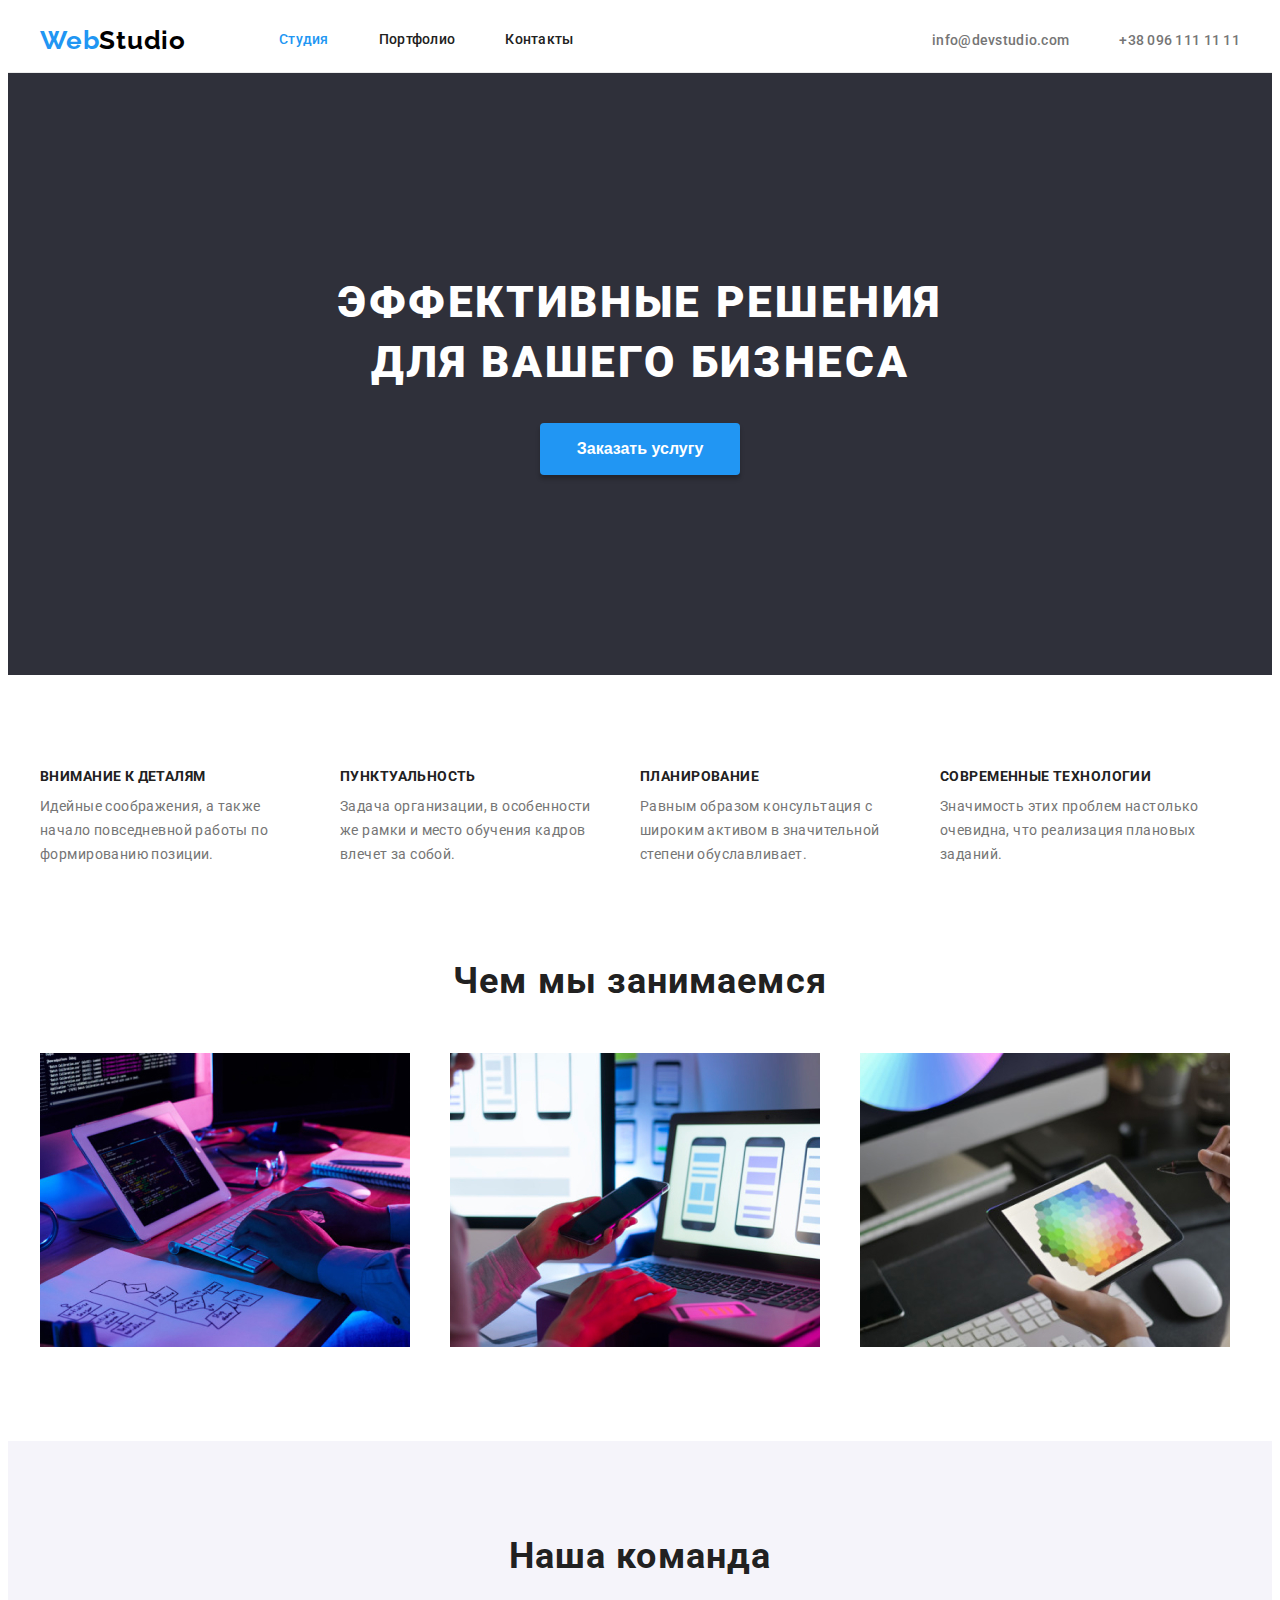
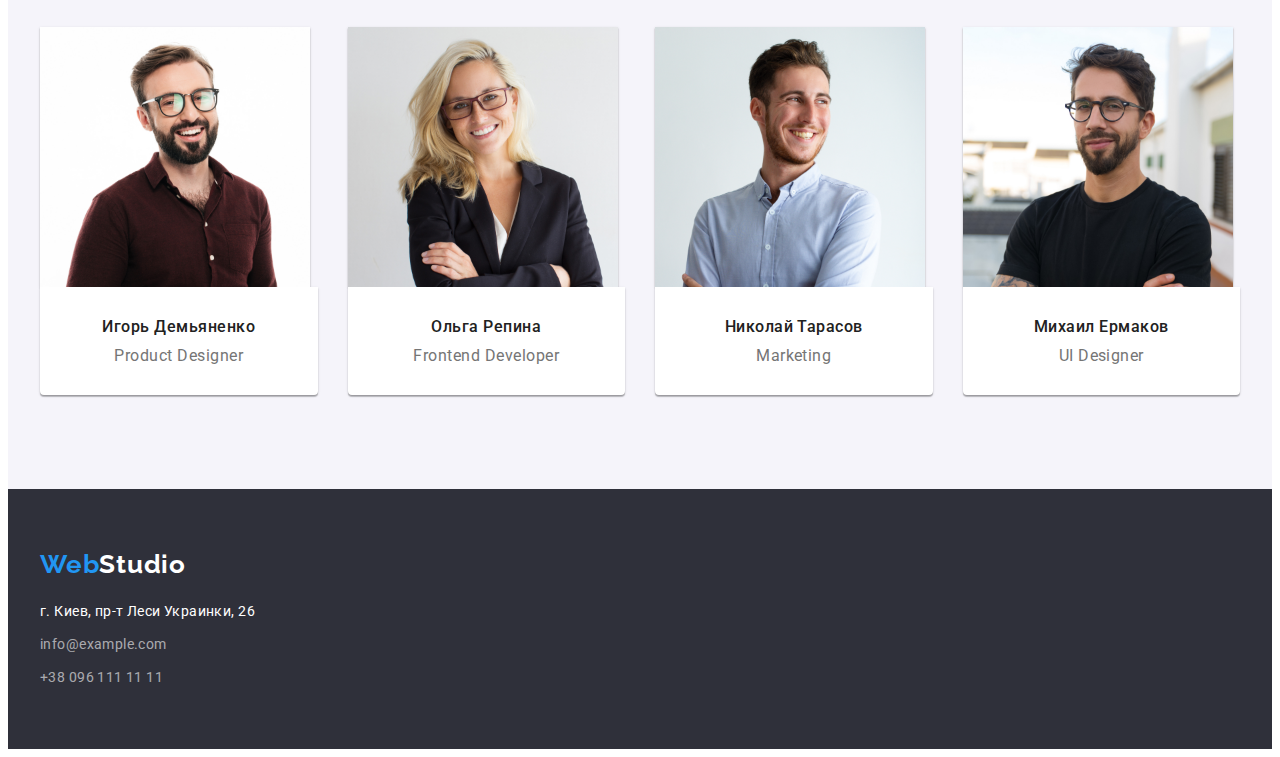
==== index.html @ 02477a1e "Pre home work4" ====
<!DOCTYPE html>
<html lang="ru">
<head>
    <meta charset="UTF-8">
    <meta name="viewport" content="width=device-width, initial-scale=1.0">
    <title>Главная</title>
    <link rel="preconnect" href="https://fonts.gstatic.com">
    <link href="https://fonts.googleapis.com/css2?family=Raleway:wght@700&family=Roboto:wght@400;500;700;900&display=swap" 
     rel="stylesheet">
    <link rel="stylesheet" href="https://cdnjs.cloudflare.com/ajax/libs/modern-normalize/1.0.0/modern-normalize.min.css"
    integrity="sha512-ISS7cAi1PEhQ8jnbJpJZMd29NlhNj4AWYyLOSp2CE/CsHxTCu+r+t0D2yoJudVrd0/8fTVPUVDzY5Tvli75u/g==" crossorigin="anonymous"/>
    <link rel="stylesheet" href="./css/styles.css">
</head>
<body>
    <header class="header">
        <div class="container header-container">
        <nav class="navigation">
            <a href="/" lang="en" class="header-logo logopart1 link">Web<span class="header-logopart2 link">Studio</span>
            </a>
            <ul class="navigation-list list">
                <li class="navigation-item">
                    <a class="navigation-link link active-link" href="">Студия</a></li>
                <li class="navigation-item">
                    <a class="navigation-link link" href="./portfolio.html">Портфолио</a></li>
                <li class="navigation-item">
                    <a class="navigation-link link" href="">Контакты</a></li> 
            </ul>
        </nav> 
        <ul class="contact-list list">  
            <li class="contact-item">
                <a class="mail-link link" href="mailto:info@devstudio.com" lang="en">  info@devstudio.com </a>
            </li>
            <li class="contact-item">
                <a class="tel-link link" href="tel:+380961111111">+38 096 111 11 11</a>
            </li>
        </ul>
        </div>         
    </header>
    
    <main>
    <!--hero-->
        <section class="hero">
            <div class="container hero-container">
            <h1 class="hero-title">Эффективные решения для вашего бизнеса</h1>
            <button class="hero-btn" type="button">Заказать услугу</button>
            </div> 
        </section>
    
    <!--advantages-->
    <section>
        <div class="container advantage-container">
        <h2 class="visually-hidden">Наши преимущества</h2>
        <ul class="advantages-list list">
            <li class="advantage-item">
                <h3 class="advantage-name">Внимание к деталям</h3>
                <p class="advantage-description">Идейные соображения, а также начало повседневной работы 
                   по формированию позиции.</p>
            </li>
            <li class="advantage-item">
                <h3 class="advantage-name">Пунктуальность</h3>
                <p class="advantage-description">Задача организации, в особенности 
                   же рамки и место обучения кадров влечет за собой.</p>
            </li>
            <li class="advantage-item">
                <h3 class="advantage-name">Планирование</h3>
                <p class="advantage-description">Равным образом 
                   консультация с широким активом в значительной степени обуславливает.</p>
            </li>
            <li class="advantage-item">
                <h3 class="advantage-name">Современные технологии</h3>
                <p class="advantage-description">Значимость этих проблем настолько 
                    очевидна, что реализация плановых заданий.</p>
            </li>
        </ul>
        </div>
    </section>
    <!--what we do-->
    <section>
        <div class="container doing-container">
        <h2 class="title">Чем мы занимаемся</h2>
        <ul class="doing-list list">
            <li class="doing-item">
                <img class="doing-item-img" src="./images/whatwedo/writecode.jpg" alt="пишем код" width="370" height="294">
            </li>
            <li class="doing-item">
                <img class="doing-item-img" src="./images/whatwedo/developapp.jpg" alt="разрабатываем приложения" width="370" height="294">
            </li>
            <li class="doing-item">
                <img class="doing-item-img" src="./images/whatwedo/rainbow.jpg" alt="делаем жизнь радужнее" width="370" height="294">
            </li>
        </ul>
        </div>
    </section>
     <!--team-->
    <section class="team">
        <div class="container team-container">
        <h2 class="title">Наша команда</h2>
        <ul class="worker-list list">
            <li class="worker-item">
                    <img class="worker-item-img" src="./images/team/productdesigner.jpg"
                     alt="фотография сотрудника" width="270" height="260">
                    <div class="worker-description">
                    <h3 class="worker-name">Игорь Демьяненко</h3>
                    <p class="position-name" lang="en">Product Designer</p>
                    </div> 
            </li>
            <li class="worker-item">
                    <img class="worker-item-img" src="./images/team/frontenddeveloper.jpg"
                     alt="фотография сотрудника" width="270" height="260">
                     <div class="worker-description">
                    <h3 class="worker-name">Ольга Репина</h3>
                    <p class="position-name" lang="en">Frontend Developer</p>
                    </div>
            </li>
            <li class="worker-item">
                    <img class="worker-item-img" src="./images/team/marketing.jpg"
                     alt="фотография сотрудника" width="270" height="260">
                    <div class="worker-description">
                    <h3 class="worker-name">Николай Тарасов</h3>
                    <p class="position-name" lang="en">Marketing</p>
                    </div>
            </li>
            <li class="worker-item">
                    <img class="worker-item-img" src="./images/team/ui.jpg"
                     alt="фотография сотрудника" width="270" height="260">
                     <div class="worker-description">
                    <h3 class="worker-name">Михаил Ермаков</h3>
                    <p class="position-name">UI Designer</p>
                    </div>
            </li>
        </ul>
        </div>
    </section>
    </main>
    <!--contacts-->
    <footer class="footer">
        <div class="container footer-container">
        <h3 class="visually-hidden">Как с нами связаться</h3>
        <a href="/" lang="en" class="footer-logo logopart1 link">Web<span class="footer-logopart2 link">Studio</span>
        </a>
        <address class="address">
            <ul class="address-list list">
                <li class="address-item">
                    <a class="address-link link" href="https://goo.gl/maps/XUvR72vDCjaBUCEy9"  target="_blank" rel="noopener noreferrer">
                    г. Киев, пр-т Леси Украинки, 26</a>
                </li>
                <li class="address-item"><a class="footer-mail-link link" href="mailto:info@example.com" lang="en">  info@example.com </a>
                </li>
                <li class="address-item"><a class="footer-tel-link link" href="tel:+380961111111">+38 096 111 11 11</a>
                </li>
            </ul>
        </address>
    </div>   
    </footer>
</body>
</html>
---- css/styles.css ----
:root {
    --main-font: "Roboto", sans-serif; 
    --secondary-font: "Raleway", sans-serif;
    --accent-color: #2196F3;
    --main-color: #212121;
    --secondary-collor: #757575;
    --contrast-color: #FFFFFF;
    --secondblack-color:  #000000;
    --header-line-color:#ECECEC;
    --footer-text-color: rgba(255, 255, 255, 0.6);
    --footer-color: #2F303A;
    --section-color: #F5F4FA;
    --project-border-color: #EEEEEE;
    --section-top: 94px;
    --section-btm: 94px;
}

body {  
    font-family: var(--main-font); 
}
h1,
h2,
h3,
h4,
h5,
h6,
p {
  margin: 0;
}

ul,
ol {
  margin: 0;
  padding: 0;
}
img {
  display: block;
}   
.link {
    text-decoration: none;
}
.list {
    list-style: none;
    }

.address {
    font-style: normal;
}

.visually-hidden {
    position: absolute !important;
    clip: rect(1px 1px 1px 1px); /* IE6, IE7 */
    clip: rect(1px, 1px, 1px, 1px);
    padding: 0 !important;
    border: 0 !important;
    height: 1px !important;
    width: 1px !important;
    overflow: hidden;
  }
  
  .container {
   margin: 0 auto;
   padding-left: 15px;
   padding-right: 15px;
   width: 1200px;
  }

/*====================COMPONENTS===========================*/
.logopart1 {
    font-family: var(--secondary-font);
    font-weight: bold;
    font-size: 26px;
    line-height: 1.19;
    letter-spacing: 0.03em;
    
    color: var(--accent-color);
}
.title {
    font-weight: bold;
    font-size: 36px;
    line-height: 1.17;
    letter-spacing: 0.03em;
    text-align: center;
    
    color: var(--main-color);
    margin-bottom: 50px;
    }
button {
    border: 1px solid transparent;
    outline-style: none;
    }
/*====================END COMPONENTS===========================*/

/*====================HEADER===========================*/
.header-container {
    display: flex;
    align-items: center;
}
.navigation{
    display: flex;
    align-items: center;
}
.navigation-list{
    display: flex;
    align-items: center;
}
.contact-list{
    display: flex;
    align-items: center;
    margin-left: auto;
}
.header-logopart2 {
    font-family: var(--secondary-font);
    font-weight: bold;
    font-size: 26px;
    line-height: 1.19;
    letter-spacing: 0.03em;
    
    color: var(--secondblack-color);      
}
.header-logo{
    margin-right: 93px;
}
.navigation-item:not(:last-child) {
    margin-right: 50px;
  }
.navigation-link {
    display: block;
    padding-top: 24px;
    padding-bottom: 24px;

    font-weight: 500;
    font-size: 14px;
    line-height: 1.14;
    letter-spacing: 0.02em;
    
    color: var(--main-color);  
}
.navigation-link:hover,
.navigation-link:focus {
    color: var(--accent-color);
} 
.active-link {
    color:var(--accent-color)
}
.mail-link {
    font-weight: 500;
    font-size: 14px;
    line-height: 1.14;
    letter-spacing: 0.02em;

    color: var(--secondary-collor);
}
.contact-item:first-child {
    margin-right: 50px;
}
.tel-link {
    font-weight: 500;
    font-size: 14px;
    line-height: 1.14;
    letter-spacing: 0.02em;

    color: var(--secondary-collor);
}
.mail-link:hover,
.mail-link:focus {
color: var(--accent-color);
}
.tel-link:hover,
.tel-link:focus {
color: var(--accent-color);
}
.header{
     border-bottom: 1px solid var(--header-line-color);
}
/*.header-container{
    padding-top: 24px;
    padding-bottom: 24px;
}*/
/*====================END HEADER===========================*/

/*====================HERO===========================*/
.hero{
    background-color: var(--footer-color);
}
.hero-title {
    font-weight: 900;
    font-size: 44px;
    line-height: 1.36;
    letter-spacing: 0.06em;
    text-align: center;
    text-transform: uppercase;
    color: var(--contrast-color);
    max-width: 696px;
    margin: 0 auto 30px;
    }
.hero-btn {
    font-weight: bold;
    font-size: 16px;
    line-height: 1.88;
    cursor: pointer;

    color: var(--contrast-color);
    background: var(--accent-color);
    border-radius: 4px;
    padding: 10px 32px;
    min-width: 200px;
    text-align: center;
    box-shadow: 0px 4px 4px rgba(0, 0, 0, 0.25);
}
.hero-container{
    text-align: center;
    padding: 200px 15px;
}
/*====================END HERO===========================*/

/*====================ADVANTAGES===========================*/
.advantage-container{
    display: flex;
    align-items: center;
    padding-top: var(--section-top);
    padding-bottom:var(--section-btm);
}
.advantages-list{
    display: flex;
    align-items: center;
    width: 1170px;
}
.advantage-item{
    flex-basis: calc(100% /4 - 30px);
    min-width: 270px;
}
.advantage-item:not(:last-child) {
    margin-right: 30px;
}
.advantage-name {
    font-weight: bold;
    font-size: 14px;
    line-height: 1.14;
    letter-spacing: 0.03em;
    text-transform: uppercase;
    
    color: var(--main-color);
    margin-bottom: 10px;
}
.advantage-description {
    font-size: 14px;
    line-height: 1.71;
    letter-spacing: 0.03em;

    color: var(--secondary-collor);
}
/*====================END ADVANTAGES===========================*/

/*====================WHAT WE DO===========================*/
.doing-container{
    padding-bottom: var(--section-btm);
}
.doing-list{
    display: flex;
    flex-wrap: wrap;
    align-items: center;
    margin-left: -30px;
    margin-top: -30px;
}
.doing-item {
    flex-basis: calc(100% /3 - 30px);
    margin-left: 30px;
    margin-top: 30px;
}
/*====================END WHAT WE DO===========================*/

/*====================TEAM===========================*/
.worker-list{
    display: flex;
    flex-wrap: wrap;
    align-items: center;
    margin-left: -30px;
    margin-top: -30px;
}
.worker-item{
    flex-basis: calc(100% / 4 - 30px);
    margin-left: 30px;
    margin-top: 30px;
}
.worker-name {
font-weight: 500;
font-size: 16px;
line-height: 1.19;
letter-spacing: 0.03em;

color: var(--main-color);
margin-bottom: 10px;
} 
.position-name {
font-weight: normal;
font-size: 16px;
line-height: 1.19;
letter-spacing: 0.03em;

color: var(--secondary-collor);
}
.team{
background-color: var(--section-color);
}
.team-container{
    padding-top: var(--section-top);
    padding-bottom: var(--section-btm);
}
.worker-description{
    background: var(--contrast-color);
    padding-top: 30px;
    padding-bottom: 30px;

    text-align: center;
    border-radius: 0px 0px 4px 4px;
    box-shadow: 0px 1px 3px rgba(0, 0, 0, 0.12), 0px 1px 1px rgba(0, 0, 0, 0.14), 0px 2px 1px rgba(0, 0, 0, 0.2);
}
.worker-item-img{
    box-shadow: 0px 1px 3px rgba(0, 0, 0, 0.12), 0px 1px 1px rgba(0, 0, 0, 0.14), 0px 2px 1px rgba(0, 0, 0, 0.2);
}
/*====================END TEAM===========================*/
/*====================FOOTER===========================*/
.footer-logo{
    display: inline-block;
    margin-bottom: 20px;
}
.footer-logopart2 {
    font-family: var(--secondary-font);
    font-weight: bold;
    font-size: 26px;
    line-height: 1.19;
    letter-spacing: 0.03em;
    color: var(--contrast-color);
}
.address-link {
font-weight: normal;
font-size: 14px;
line-height: 1.71;
letter-spacing: 0.03em;
color: var(--contrast-color);
display: inline-block;
}
.address-item + .address-item {
margin-top: 9px;
} 
.footer-mail-link,
.footer-tel-link 
 {
    font-family:var(--main-font);
    font-weight: normal;
    font-size: 14px;
    line-height: 1.71;
    letter-spacing: 0.03em;
    color:var(--footer-text-color);
    display: inline-block;
}
.footer {
background-color:var(--footer-color);
}
.footer-container {
    padding-top: 60px;
    padding-bottom: 60px;
}
/*====================END FOOTER===========================*/

/*====================PROJECT SELECTOR===========================*/ 
.selector-list{
    display: flex;
    justify-content: center;
    margin-bottom: 50px;

}
.selector-item:not(:last-child){
    margin-right: 8px;  
}
.selector-btn {
    font-family: var(--main-font);
    font-weight: 500;
    font-size: 16px;
    line-height: 1.63;
    letter-spacing: 0.03em;
    
    color: var(--main-color);
    background: var(--section-color);
    border-radius: 4px;
    padding: 6px 22px;

    cursor: pointer;
}

.selector-btn:hover,
.selector-btn:focus {
    color: var(--contrast-color);
    background: var(--accent-color);
    box-shadow: 0px 3px 1px rgba(0, 0, 0, 0.1), 0px 1px 2px rgba(0, 0, 0, 0.08), 0px 2px 2px rgba(0, 0, 0, 0.12);
}
.first-btn{
    min-width: 73px;
}
.second-btn{
    min-width: 128px;
}
.third-btn{
    min-width: 145px;
}
.fourth-btn{
    min-width: 103px;
}
.fifth-btn{
  min-width: 130px;  
}
.project-container{
        padding-top: var(--section-top);
        padding-bottom: var(--section-btm);
    
    }

/*====================END PROJECT SELECTOR===========================*/

/*====================PROJECT EXAMPLES===========================*/
.project-list{
    display: flex;
    flex-wrap: wrap;
    margin: -15px;
    align-items: center;
    /*margin-left: -30px;
    margin-top: -30px;*/

}
.project-item{
    flex-basis: calc(100% / 3 - 30px);
    /*margin-left: 30px;
    margin-top: 30px;*/
    margin: 15px;
}
.project-item:hover,
.project-item:focus {
    box-shadow: 0px 1px 1px rgba(0, 0, 0, 0.12), 0px 4px 4px rgba(0, 0, 0, 0.06), 1px 4px 6px rgba(0, 0, 0, 0.16);
}
.project-name {
    font-family: var(--main-font);
    font-weight: bold;
    font-size: 18px;
    line-height: 2.00;
    letter-spacing: 0.06em;
    
    color: var(--main-color);
    margin-bottom: 4px; 
}
.project-type {
    font-family: Roboto;
    font-weight: normal;
    font-size: 16px;
    line-height: 1.8;
    letter-spacing: 0.03em;

    color: var(--secondary-collor);
}
.project-description{
    padding: 20px 24px;
    border: 1px solid var(--project-border-color);
    border-top: none;
}
/*====================END PROJECT EXAMPLES===========================*/
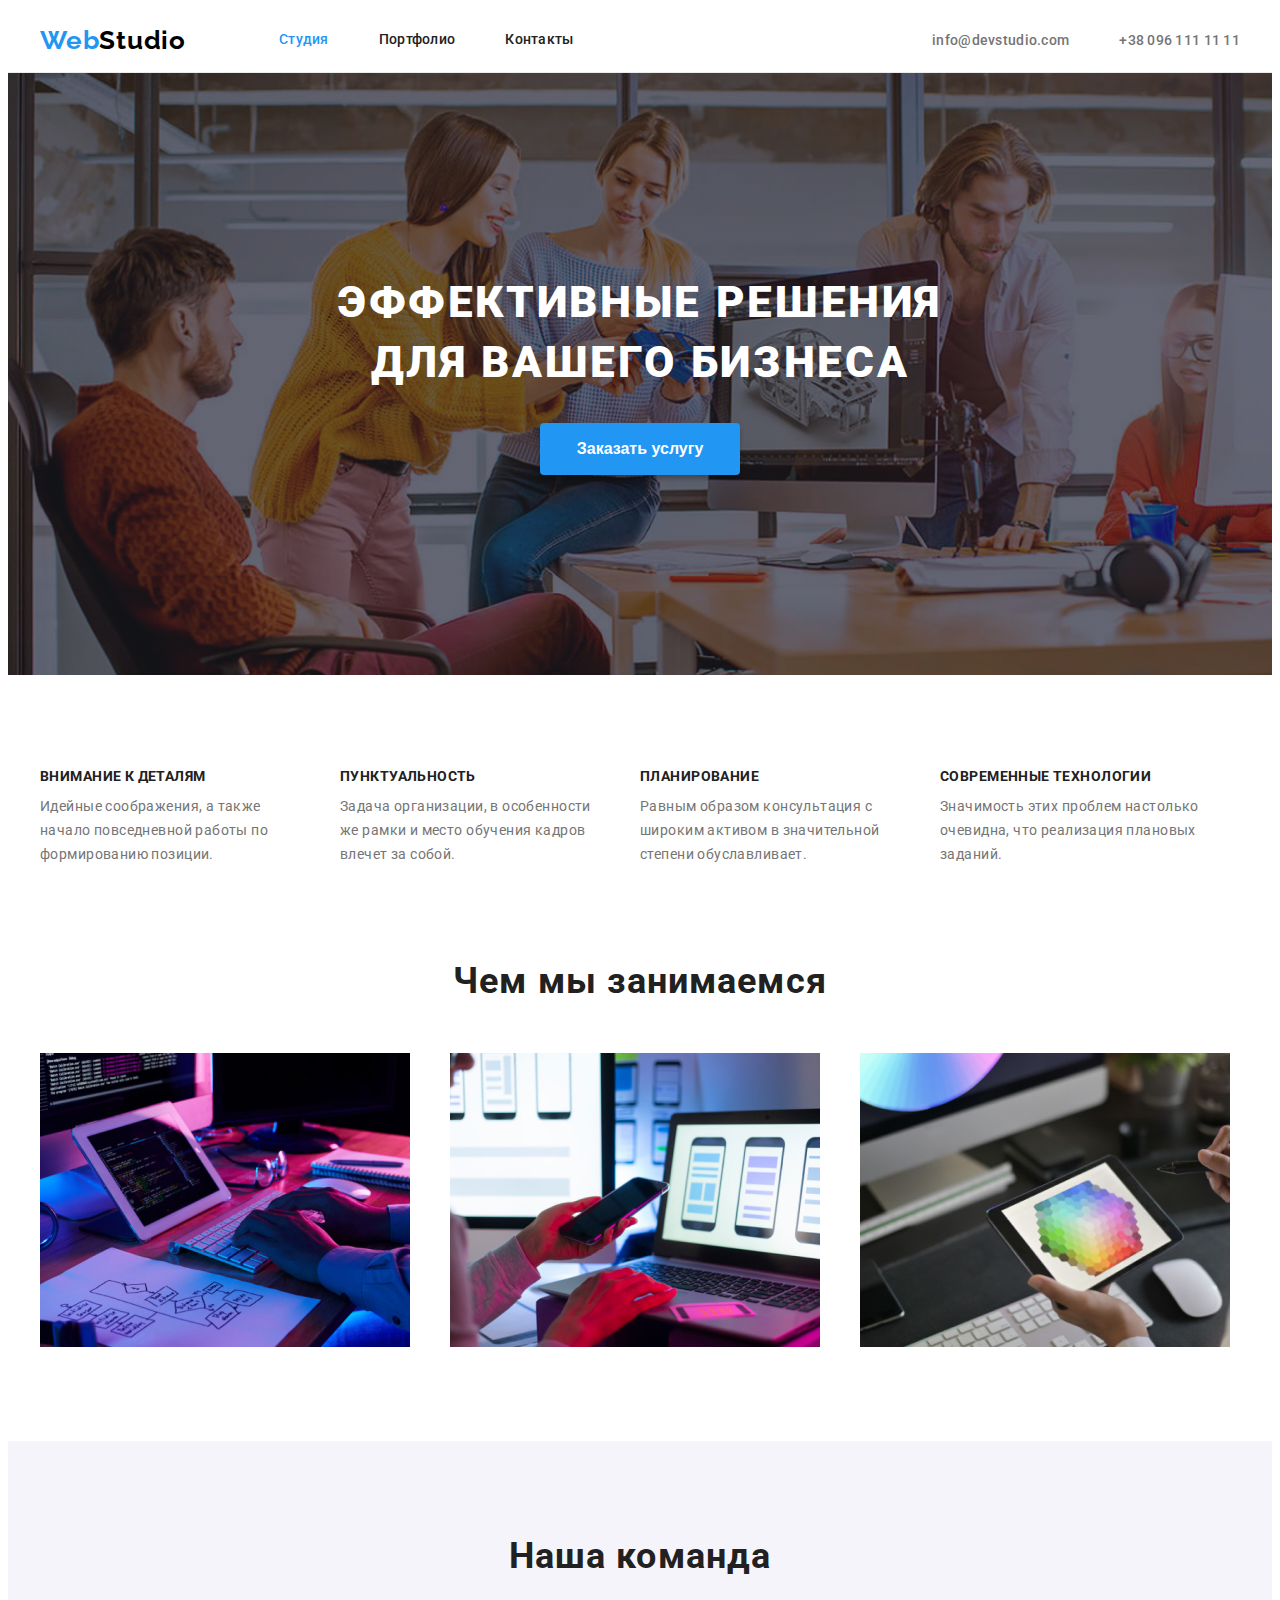
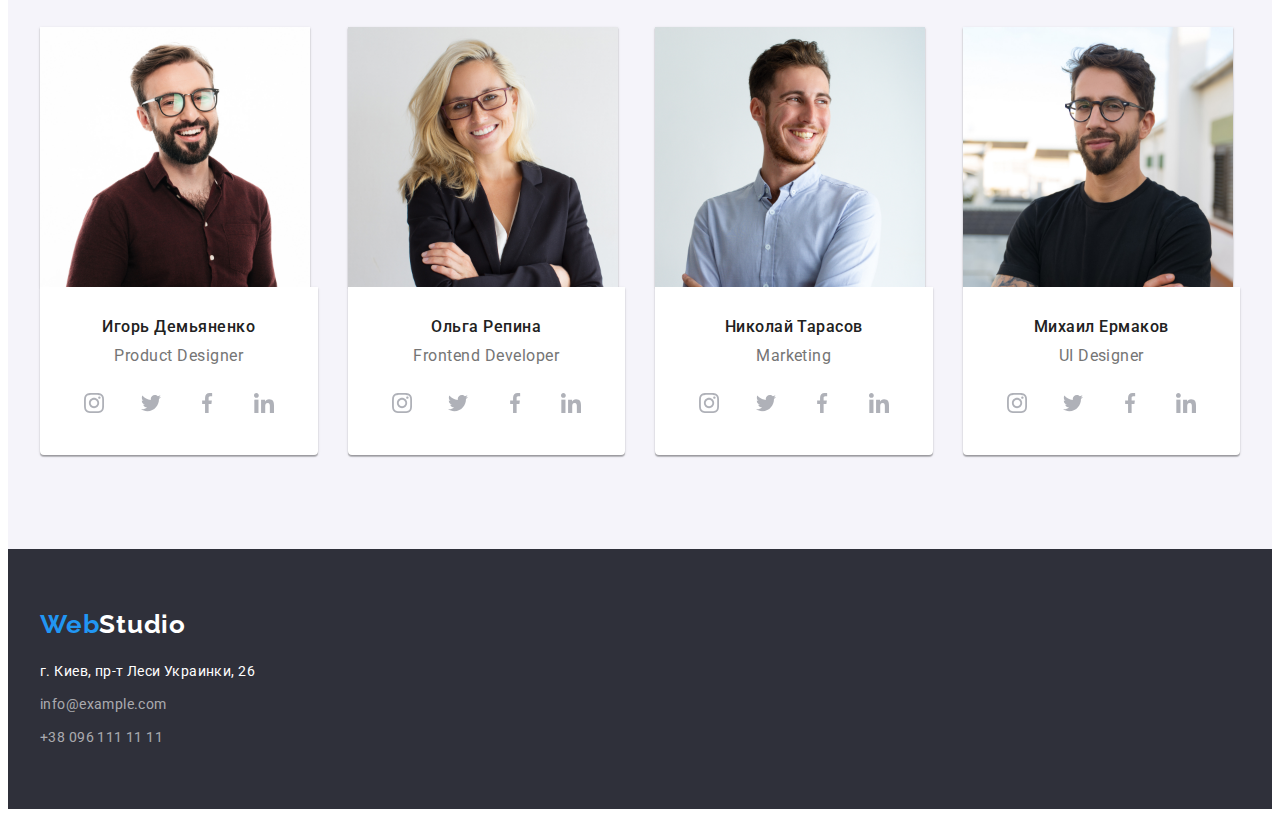
==== commit 5df93d35: "links" ====
--- a/index.html
+++ b/index.html
@@ -102,6 +102,33 @@
                     <div class="worker-description">
                     <h3 class="worker-name">Игорь Демьяненко</h3>
                     <p class="position-name" lang="en">Product Designer</p>
+                <ul class="social-link-list list">
+               </li>
+                <li class="social-link-item"><a href="" class="social-link-icon link" target="_blank" rel="noopener noreferrer">
+                    <svg class="social-list-icon">
+                        <use href="./images/sprite.svg#icon-instagram"></use>
+                    </svg>  
+                </a>
+                </li>
+                <li class="social-link-item"><a href="" class="social-link-icon link" target="_blank" rel="noopener noreferrer">
+                    <svg class="social-list-icon">
+                        <use href="./images/sprite.svg#icon-twitter"></use>
+                    </svg>  
+                </a>
+                </li>
+                <li class="social-link-item"><a href="" class="social-link-icon link" target="_blank" rel="noopener noreferrer">
+                    <svg class="social-list-icon">
+                        <use href="./images/sprite.svg#icon-facebook"></use>
+                    </svg>  
+                </a>
+                </li>
+                <li class="social-link-item"><a href="" class="social-link-icon link" target="_blank" rel="noopener noreferrer">
+                    <svg class="social-list-icon">
+                        <use href="./images/sprite.svg#icon-linkedin"></use>
+                    </svg>  
+                </a>
+                </li>
+                </ul>
                     </div> 
             </li>
             <li class="worker-item">
@@ -110,6 +137,32 @@
                      <div class="worker-description">
                     <h3 class="worker-name">Ольга Репина</h3>
                     <p class="position-name" lang="en">Frontend Developer</p>
+                <ul class="social-link-list list">
+                    <li class="social-link-item"><a href="" class="social-link-icon link" target="_blank" rel="noopener noreferrer">
+                        <svg class="social-list-icon">
+                            <use href="./images/sprite.svg#icon-instagram"></use>
+                        </svg>  
+                    </a>
+                    </li>
+                    <li class="social-link-item"><a href="" class="social-link-icon link" target="_blank" rel="noopener noreferrer">
+                        <svg class="social-list-icon">
+                            <use href="./images/sprite.svg#icon-twitter"></use>
+                        </svg>  
+                    </a>
+                    </li>
+                    <li class="social-link-item"><a href="" class="social-link-icon link" target="_blank" rel="noopener noreferrer">
+                        <svg class="social-list-icon">
+                            <use href="./images/sprite.svg#icon-facebook"></use>
+                        </svg>  
+                    </a>
+                    </li>
+                    <li class="social-link-item"><a href="" class="social-link-icon link" target="_blank" rel="noopener noreferrer">
+                        <svg class="social-list-icon">
+                            <use href="./images/sprite.svg#icon-linkedin"></use>
+                        </svg>  
+                    </a>
+                    </li>
+                </ul>
                     </div>
             </li>
             <li class="worker-item">
@@ -118,14 +171,65 @@
                     <div class="worker-description">
                     <h3 class="worker-name">Николай Тарасов</h3>
                     <p class="position-name" lang="en">Marketing</p>
+                <ul class="social-link-list list">
+                <li class="social-link-item"><a href="" class="social-link-icon link" target="_blank" rel="noopener noreferrer">
+                    <svg class="social-list-icon">
+                        <use href="./images/sprite.svg#icon-instagram"></use>
+                    </svg>  
+                </a>
+                </li>
+                <li class="social-link-item"><a href="" class="social-link-icon link" target="_blank" rel="noopener noreferrer">
+                    <svg class="social-list-icon">
+                        <use href="./images/sprite.svg#icon-twitter"></use>
+                    </svg>  
+                </a>
+                </li>
+                <li class="social-link-item"><a href="" class="social-link-icon link" target="_blank" rel="noopener noreferrer">
+                    <svg class="social-list-icon">
+                        <use href="./images/sprite.svg#icon-facebook"></use>
+                    </svg>  
+                </a>
+                </li>
+                <li class="social-link-item"><a href="" class="social-link-icon link" target="_blank" rel="noopener noreferrer">
+                    <svg class="social-list-icon">
+                        <use href="./images/sprite.svg#icon-linkedin"></use>
+                    </svg>  
+                </a>
+                </li>
+                </ul>
                     </div>
-            </li>
             <li class="worker-item">
                     <img class="worker-item-img" src="./images/team/ui.jpg"
                      alt="фотография сотрудника" width="270" height="260">
                      <div class="worker-description">
                     <h3 class="worker-name">Михаил Ермаков</h3>
                     <p class="position-name">UI Designer</p>
+                <ul class="social-link-list list">
+                <li class="social-link-item"><a href="" class="social-link-icon link" target="_blank" rel="noopener noreferrer">
+                    <svg class="social-list-icon">
+                        <use href="./images/sprite.svg#icon-instagram"></use>
+                    </svg>  
+                </a>
+                </li>
+                <li class="social-link-item"><a href="" class="social-link-icon link" target="_blank" rel="noopener noreferrer">
+                    <svg class="social-list-icon">
+                        <use href="./images/sprite.svg#icon-twitter"></use>
+                    </svg>  
+                </a>
+                </li>
+                <li class="social-link-item"><a href="" class="social-link-icon link" target="_blank" rel="noopener noreferrer">
+                    <svg class="social-list-icon">
+                        <use href="./images/sprite.svg#icon-facebook"></use>
+                    </svg>  
+                </a>
+                </li>
+                <li class="social-link-item"><a href="" class="social-link-icon link" target="_blank" rel="noopener noreferrer">
+                    <svg class="social-list-icon">
+                        <use href="./images/sprite.svg#icon-linkedin"></use>
+                    </svg>  
+                </a>
+                </li>
+                </ul>
                     </div>
             </li>
         </ul>
--- a/css/styles.css
+++ b/css/styles.css
@@ -10,7 +10,9 @@
     --footer-text-color: rgba(255, 255, 255, 0.6);
     --footer-color: #2F303A;
     --section-color: #F5F4FA;
+    --social-link-color:#AFB1B8;
     --project-border-color: #EEEEEE;
+    --hero-overlay: rgba(47, 48, 58, 0.4);
     --section-top: 94px;
     --section-btm: 94px;
 }
@@ -89,6 +91,10 @@
     border: 1px solid transparent;
     outline-style: none;
     }
+.social-list-icon{
+    width: 20px;
+    height: 20px;
+}
 /*====================END COMPONENTS===========================*/
 
 /*====================HEADER===========================*/
@@ -181,6 +187,13 @@
 
 /*====================HERO===========================*/
 .hero{
+    background-image: linear-gradient(
+        var(--hero-overlay),
+        var(--hero-overlay)
+        ), 
+    url("../images/hero/bg-img.jpg");
+    background-repeat: no-repeat;
+    background-size: cover;
     background-color: var(--footer-color);
 }
 .hero-title {
@@ -211,6 +224,7 @@
 .hero-container{
     text-align: center;
     padding: 200px 15px;
+
 }
 /*====================END HERO===========================*/
 
@@ -297,6 +311,7 @@
 font-size: 16px;
 line-height: 1.19;
 letter-spacing: 0.03em;
+margin-bottom: 16px;
 
 color: var(--secondary-collor);
 }
@@ -309,8 +324,7 @@
 }
 .worker-description{
     background: var(--contrast-color);
-    padding-top: 30px;
-    padding-bottom: 30px;
+    padding: 30px 32px;
 
     text-align: center;
     border-radius: 0px 0px 4px 4px;
@@ -318,6 +332,30 @@
 }
 .worker-item-img{
     box-shadow: 0px 1px 3px rgba(0, 0, 0, 0.12), 0px 1px 1px rgba(0, 0, 0, 0.14), 0px 2px 1px rgba(0, 0, 0, 0.2);
+}
+.social-link-list{
+    display: flex;
+    align-items: center;
+    justify-content: space-between;
+}
+.social-link-icon:hover,
+.social-link-icon:focus {
+    background-color: var(--accent-color);
+}
+.social-link-icon:hover .social-list-icon,
+.social-link-icon:focus .social-list-icon {
+    fill: var(--contrast-color);
+}
+
+.social-link-icon{
+    display: flex;
+    justify-content: center;
+    align-items: center;
+    width: 44px;
+    height: 44px;
+    border-radius: 50%;
+    fill: var(--social-link-color);
+   
 }
 /*====================END TEAM===========================*/
 /*====================FOOTER===========================*/
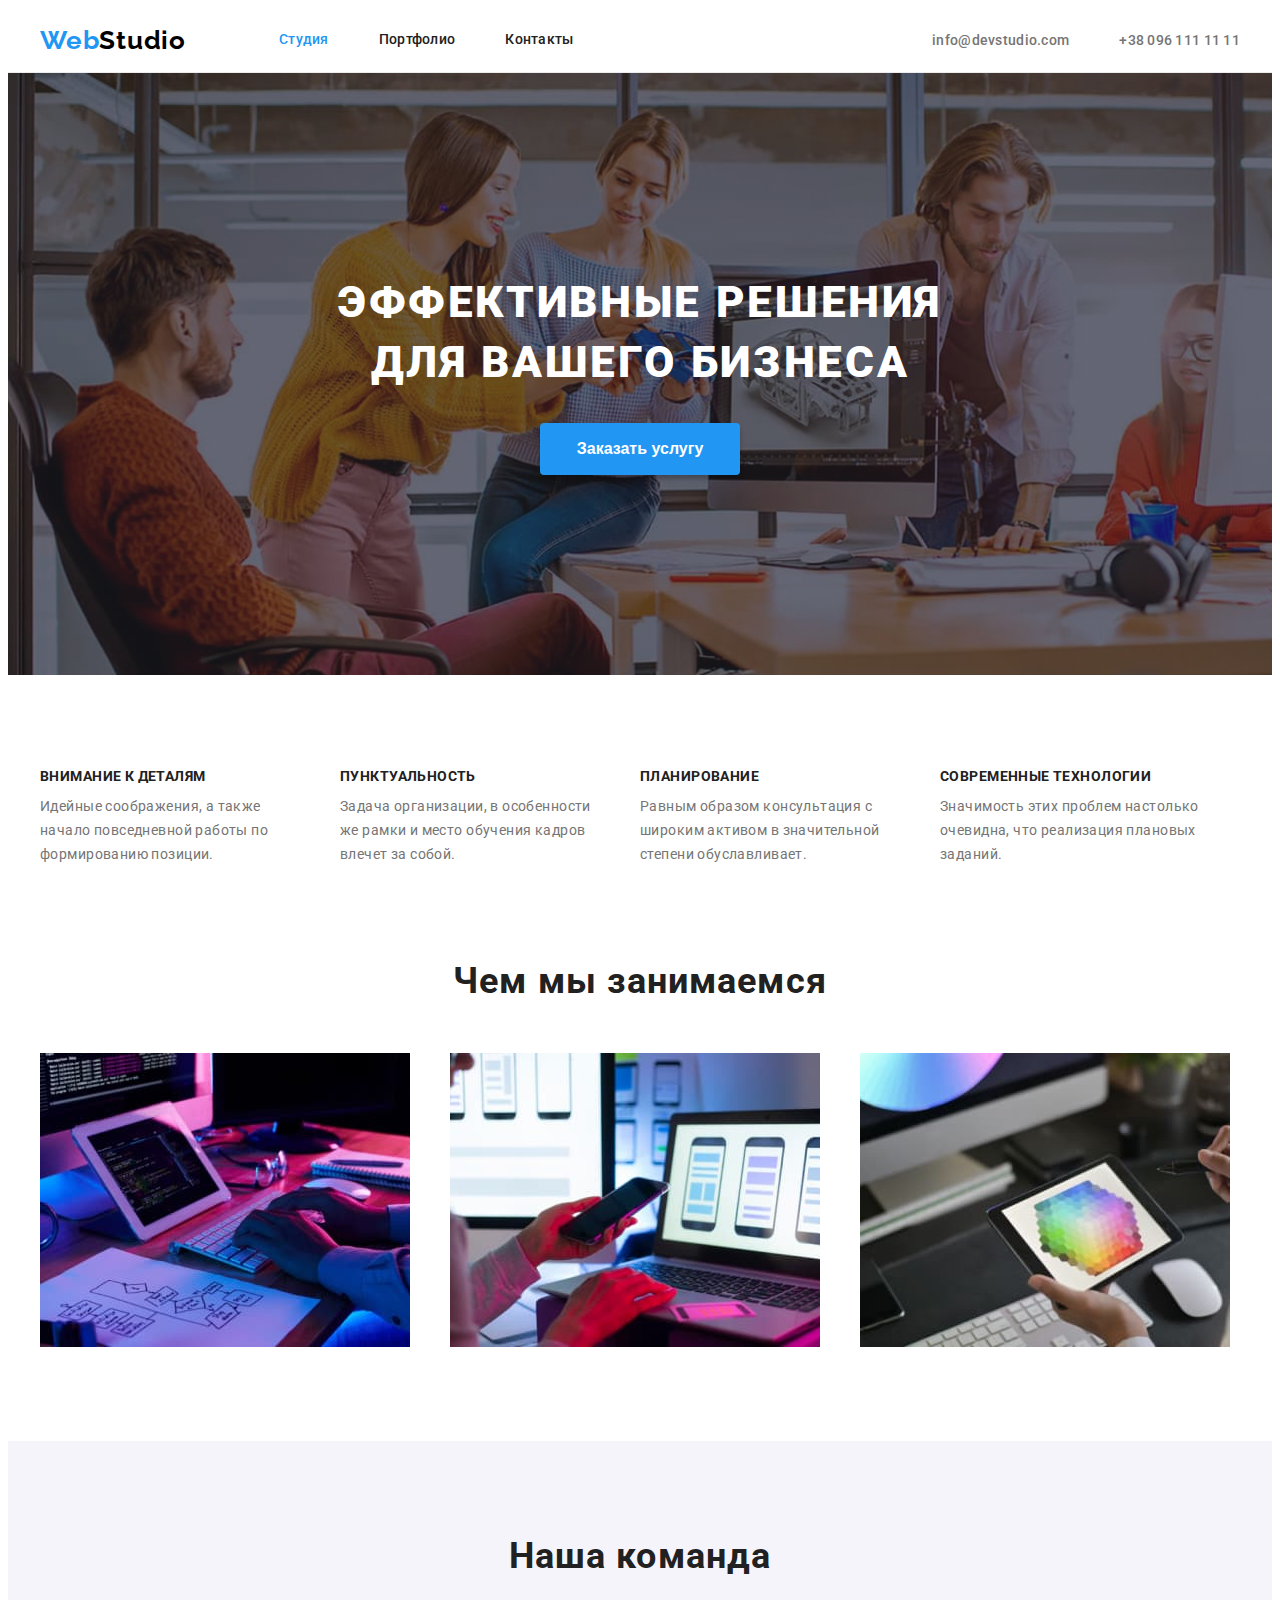
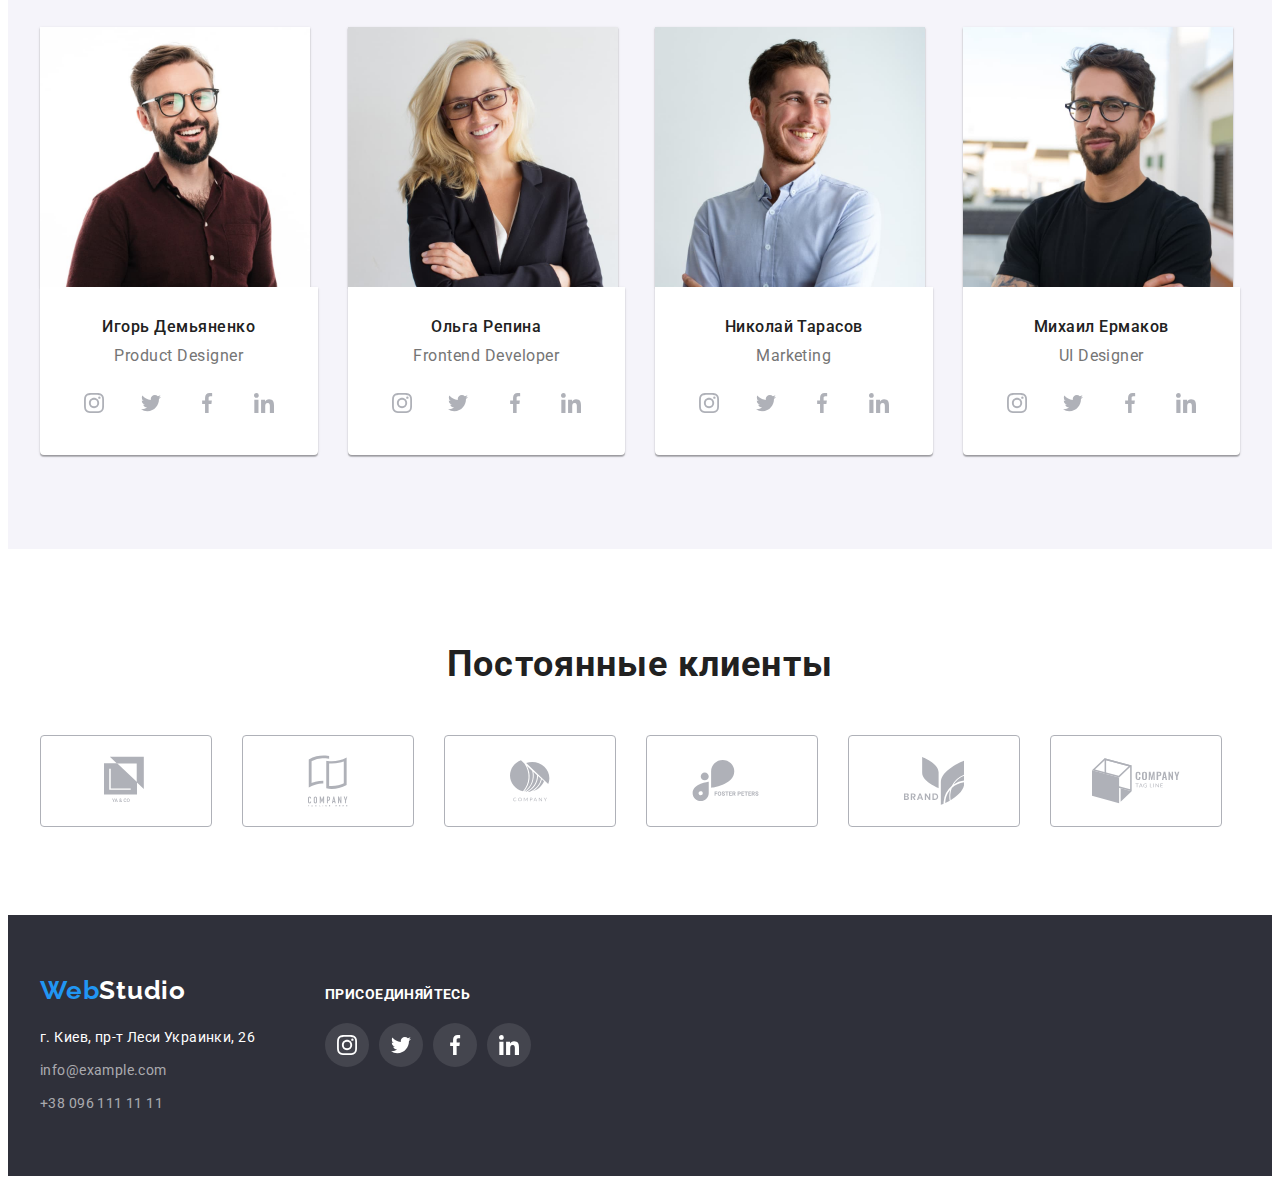
==== commit 16259053: "socia&client link" ====
--- a/index.html
+++ b/index.html
@@ -39,11 +39,11 @@
     
     <main>
     <!--hero-->
-        <section class="hero">
+        <section class="hero overlay">
             <div class="container hero-container">
             <h1 class="hero-title">Эффективные решения для вашего бизнеса</h1>
             <button class="hero-btn" type="button">Заказать услугу</button>
-            </div> 
+            </div>
         </section>
     
     <!--advantages-->
@@ -103,28 +103,27 @@
                     <h3 class="worker-name">Игорь Демьяненко</h3>
                     <p class="position-name" lang="en">Product Designer</p>
                 <ul class="social-link-list list">
-               </li>
                 <li class="social-link-item"><a href="" class="social-link-icon link" target="_blank" rel="noopener noreferrer">
-                    <svg class="social-list-icon">
-                        <use href="./images/sprite.svg#icon-instagram"></use>
+                    <svg class="social-list-icon" width="20px" height="20px">
+                        <use href="./images/icons.svg#icon-instagram"></use>
                     </svg>  
                 </a>
                 </li>
                 <li class="social-link-item"><a href="" class="social-link-icon link" target="_blank" rel="noopener noreferrer">
-                    <svg class="social-list-icon">
-                        <use href="./images/sprite.svg#icon-twitter"></use>
+                    <svg class="social-list-icon" width="20px" height="20px">
+                        <use href="./images/icons.svg#icon-twitter"></use>
                     </svg>  
                 </a>
                 </li>
                 <li class="social-link-item"><a href="" class="social-link-icon link" target="_blank" rel="noopener noreferrer">
-                    <svg class="social-list-icon">
-                        <use href="./images/sprite.svg#icon-facebook"></use>
+                    <svg class="social-list-icon" width="20px" height="20px">
+                        <use href="./images/icons.svg#icon-facebook"></use>
                     </svg>  
                 </a>
                 </li>
                 <li class="social-link-item"><a href="" class="social-link-icon link" target="_blank" rel="noopener noreferrer">
-                    <svg class="social-list-icon">
-                        <use href="./images/sprite.svg#icon-linkedin"></use>
+                    <svg class="social-list-icon" width="20px" height="20px">
+                        <use href="./images/icons.svg#icon-linkedin"></use>
                     </svg>  
                 </a>
                 </li>
@@ -138,27 +137,30 @@
                     <h3 class="worker-name">Ольга Репина</h3>
                     <p class="position-name" lang="en">Frontend Developer</p>
                 <ul class="social-link-list list">
-                    <li class="social-link-item"><a href="" class="social-link-icon link" target="_blank" rel="noopener noreferrer">
-                        <svg class="social-list-icon">
-                            <use href="./images/sprite.svg#icon-instagram"></use>
+                    <li class="social-link-item">
+                        <a href="" class="social-link-icon link" target="_blank" rel="noopener noreferrer">
+                        <svg class="social-list-icon" width="20px" height="20px">
+                            <use href="./images/icons.svg#icon-instagram"></use>
                         </svg>  
                     </a>
                     </li>
                     <li class="social-link-item"><a href="" class="social-link-icon link" target="_blank" rel="noopener noreferrer">
-                        <svg class="social-list-icon">
-                            <use href="./images/sprite.svg#icon-twitter"></use>
+                        <svg class="social-list-icon" width="20px" height="20px">
+                            <use href="./images/icons.svg#icon-twitter"></use>
                         </svg>  
                     </a>
                     </li>
-                    <li class="social-link-item"><a href="" class="social-link-icon link" target="_blank" rel="noopener noreferrer">
-                        <svg class="social-list-icon">
-                            <use href="./images/sprite.svg#icon-facebook"></use>
+                    <li class="social-link-item">
+                        <a href="" class="social-link-icon link" target="_blank" rel="noopener noreferrer">
+                        <svg class="social-list-icon" width="20px" height="20px">
+                            <use href="./images/icons.svg#icon-facebook"></use>
                         </svg>  
                     </a>
                     </li>
-                    <li class="social-link-item"><a href="" class="social-link-icon link" target="_blank" rel="noopener noreferrer">
-                        <svg class="social-list-icon">
-                            <use href="./images/sprite.svg#icon-linkedin"></use>
+                    <li class="social-link-item">
+                        <a href="" class="social-link-icon link" target="_blank" rel="noopener noreferrer">
+                        <svg class="social-list-icon" width="20px" height="20px">
+                            <use href="./images/icons.svg#icon-linkedin"></use>
                         </svg>  
                     </a>
                     </li>
@@ -172,27 +174,31 @@
                     <h3 class="worker-name">Николай Тарасов</h3>
                     <p class="position-name" lang="en">Marketing</p>
                 <ul class="social-link-list list">
-                <li class="social-link-item"><a href="" class="social-link-icon link" target="_blank" rel="noopener noreferrer">
-                    <svg class="social-list-icon">
-                        <use href="./images/sprite.svg#icon-instagram"></use>
-                    </svg>  
-                </a>
-                </li>
-                <li class="social-link-item"><a href="" class="social-link-icon link" target="_blank" rel="noopener noreferrer">
-                    <svg class="social-list-icon">
-                        <use href="./images/sprite.svg#icon-twitter"></use>
-                    </svg>  
-                </a>
-                </li>
-                <li class="social-link-item"><a href="" class="social-link-icon link" target="_blank" rel="noopener noreferrer">
-                    <svg class="social-list-icon">
-                        <use href="./images/sprite.svg#icon-facebook"></use>
-                    </svg>  
-                </a>
-                </li>
-                <li class="social-link-item"><a href="" class="social-link-icon link" target="_blank" rel="noopener noreferrer">
-                    <svg class="social-list-icon">
-                        <use href="./images/sprite.svg#icon-linkedin"></use>
+                <li class="social-link-item">
+                    <a href="" class="social-link-icon link" target="_blank" rel="noopener noreferrer">
+                    <svg class="social-list-icon" width="20px" height="20px">
+                        <use href="./images/icons.svg#icon-instagram"></use>
+                    </svg>  
+                </a>
+                </li>
+                <li class="social-link-item">
+                    <a href="" class="social-link-icon link" target="_blank" rel="noopener noreferrer">
+                    <svg class="social-list-icon" width="20px" height="20px">
+                        <use href="./images/icons.svg#icon-twitter"></use>
+                    </svg>  
+                </a>
+                </li>
+                <li class="social-link-item">
+                    <a href="" class="social-link-icon link" target="_blank" rel="noopener noreferrer">
+                    <svg class="social-list-icon" width="20px" height="20px">
+                        <use href="./images/icons.svg#icon-facebook"></use>
+                    </svg>  
+                </a>
+                </li>
+                <li class="social-link-item">
+                    <a href="" class="social-link-icon link" target="_blank" rel="noopener noreferrer">
+                    <svg class="social-list-icon" width="20px" height="20px">
+                        <use href="./images/icons.svg#icon-linkedin"></use>
                     </svg>  
                 </a>
                 </li>
@@ -205,32 +211,87 @@
                     <h3 class="worker-name">Михаил Ермаков</h3>
                     <p class="position-name">UI Designer</p>
                 <ul class="social-link-list list">
-                <li class="social-link-item"><a href="" class="social-link-icon link" target="_blank" rel="noopener noreferrer">
-                    <svg class="social-list-icon">
-                        <use href="./images/sprite.svg#icon-instagram"></use>
-                    </svg>  
-                </a>
-                </li>
-                <li class="social-link-item"><a href="" class="social-link-icon link" target="_blank" rel="noopener noreferrer">
-                    <svg class="social-list-icon">
-                        <use href="./images/sprite.svg#icon-twitter"></use>
-                    </svg>  
-                </a>
-                </li>
-                <li class="social-link-item"><a href="" class="social-link-icon link" target="_blank" rel="noopener noreferrer">
-                    <svg class="social-list-icon">
-                        <use href="./images/sprite.svg#icon-facebook"></use>
-                    </svg>  
-                </a>
-                </li>
-                <li class="social-link-item"><a href="" class="social-link-icon link" target="_blank" rel="noopener noreferrer">
-                    <svg class="social-list-icon">
-                        <use href="./images/sprite.svg#icon-linkedin"></use>
+                <li class="social-link-item">
+                    <a href="" class="social-link-icon link" target="_blank" rel="noopener noreferrer">
+                    <svg class="social-list-icon" width="20px" height="20px">
+                        <use href="./images/icons.svg#icon-instagram"></use>
+                    </svg>  
+                </a>
+                </li>
+                <li class="social-link-item">
+                    <a href="" class="social-link-icon link" target="_blank" rel="noopener noreferrer">
+                    <svg class="social-list-icon" width="20px" height="20px">
+                        <use href="./images/icons.svg#icon-twitter"></use>
+                    </svg>  
+                </a>
+                </li>
+                <li class="social-link-item">
+                    <a href="" class="social-link-icon link" target="_blank" rel="noopener noreferrer">
+                    <svg class="social-list-icon" width="20px" height="20px">
+                        <use href="./images/icons.svg#icon-facebook"></use>
+                    </svg>  
+                </a>
+                </li>
+                <li class="social-link-item">
+                    <a href="" class="social-link-icon link" target="_blank" rel="noopener noreferrer">
+                    <svg class="social-list-icon" width="20px" height="20px">
+                        <use href="./images/icons.svg#icon-linkedin"></use>
                     </svg>  
                 </a>
                 </li>
                 </ul>
                     </div>
+            </li>
+        </ul>
+        </div>
+    </section>
+    <!--clients-->
+    <section>
+        <div class="container client-container">
+        <h2 class="title">Постоянные клиенты</h2>
+        <ul class="client-list list">
+            <li class="client-item">
+                <a href="" class="client-site-link link" target="_blank" rel="noopener noreferrer">
+                    <svg class="client-link-icon client-logo-1" width="44px" height="50px">
+                        <use href="./images/icons.svg#icon-logo-1">
+                        </use>
+                    </svg> 
+                </a>  
+            </li>
+            <li class="client-item">
+                <a href="" class="client-site-link link" target="_blank" rel="noopener noreferrer">
+                    <svg class="client-link-icon" width="40px" height="52px">
+                    <use href="./images/icons.svg#icon-logo-2" ></use>
+                    </svg>  
+                </a>  
+            </li>
+            <li class="client-item">
+                <a href="" class="client-site-link link" target="_blank" rel="noopener noreferrer">
+                    <svg class="client-link-icon" width="40px" height="42px">
+                        <use href="./images/icons.svg#icon-logo-3"></use>
+                    </svg>   
+                </a>  
+            </li>
+            <li class="client-item">
+                <a href="" class="client-site-link link" target="_blank" rel="noopener noreferrer">
+                    <svg class="client-link-icon" width="80px" height="42px">
+                        <use href="./images/icons.svg#icon-logo-4"></use>
+                    </svg>   
+                </a>  
+            </li>
+            <li class="client-item">
+                <a href="" class="client-site-link link" target="_blank" rel="noopener noreferrer">
+                    <svg class="client-link-icon" width="60px" height="48px">
+                        <use href="./images/icons.svg#icon-logo-5"></use>
+                    </svg>  
+                </a>  
+            </li>
+            <li class="client-item">
+                <a href="" class="client-site-link link" target="_blank" rel="noopener noreferrer">
+                    <svg class="client-link-icon" width="88px" height="46px">
+                        <use href="./images/icons.svg#icon-logo-6"></use>
+                    </svg>    
+                </a>  
             </li>
         </ul>
         </div>
@@ -239,6 +300,7 @@
     <!--contacts-->
     <footer class="footer">
         <div class="container footer-container">
+        <section class="contact">
         <h3 class="visually-hidden">Как с нами связаться</h3>
         <a href="/" lang="en" class="footer-logo logopart1 link">Web<span class="footer-logopart2 link">Studio</span>
         </a>
@@ -254,7 +316,39 @@
                 </li>
             </ul>
         </address>
-    </div>   
+        </section>
+
+        <section class="social">
+        <h2 class="visually-hidden">Мы в соцсетях</h2>
+        <b class="join">Присоединяйтесь</b>
+        <ul class="social-link-list list">
+            <li class="social-link-item"><a href="" class="social-link-icon-footer link" target="_blank" rel="noopener noreferrer">
+                <svg class="social-list-icon" width="20px" height="20px">
+                    <use href="./images/icons.svg#icon-instagram"></use>
+                </svg>  
+            </a>
+            </li>
+            <li class="social-link-item"><a href="" class="social-link-icon-footer link" target="_blank" rel="noopener noreferrer">
+                <svg class="social-list-icon" width="20px" height="20px">
+                    <use href="./images/icons.svg#icon-twitter"></use>
+                </svg>  
+            </a>
+            </li>
+            <li class="social-link-item"><a href="" class="social-link-icon-footer link" target="_blank" rel="noopener noreferrer">
+                <svg class="social-list-icon" width="20px" height="20px">
+                    <use href="./images/icons.svg#icon-facebook"></use>
+                </svg>  
+            </a>
+            </li>
+            <li class="social-link-item"><a href="" class="social-link-icon-footer link" target="_blank" rel="noopener noreferrer">
+                <svg class="social-list-icon" width="20px" height="20px">
+                    <use href="./images/icons.svg#icon-linkedin"></use>
+                </svg>  
+            </a>
+            </li>
+            </ul>
+        </section>
+    </div> 
     </footer>
 </body>
 </html>--- a/css/styles.css
+++ b/css/styles.css
@@ -12,6 +12,7 @@
     --section-color: #F5F4FA;
     --social-link-color:#AFB1B8;
     --project-border-color: #EEEEEE;
+    --bg-hero-color:#C4C4C4;
     --hero-overlay: rgba(47, 48, 58, 0.4);
     --section-top: 94px;
     --section-btm: 94px;
@@ -91,10 +92,6 @@
     border: 1px solid transparent;
     outline-style: none;
     }
-.social-list-icon{
-    width: 20px;
-    height: 20px;
-}
 /*====================END COMPONENTS===========================*/
 
 /*====================HEADER===========================*/
@@ -186,7 +183,11 @@
 /*====================END HEADER===========================*/
 
 /*====================HERO===========================*/
-.hero{
+.overlay{
+    max-width: 1600px;
+    height: 600;
+    margin-left: auto;
+    margin-right: auto;
     background-image: linear-gradient(
         var(--hero-overlay),
         var(--hero-overlay)
@@ -194,7 +195,7 @@
     url("../images/hero/bg-img.jpg");
     background-repeat: no-repeat;
     background-size: cover;
-    background-color: var(--footer-color);
+    background-color: var(--bg-hero-color);
 }
 .hero-title {
     font-weight: 900;
@@ -338,14 +339,6 @@
     align-items: center;
     justify-content: space-between;
 }
-.social-link-icon:hover,
-.social-link-icon:focus {
-    background-color: var(--accent-color);
-}
-.social-link-icon:hover .social-list-icon,
-.social-link-icon:focus .social-list-icon {
-    fill: var(--contrast-color);
-}
 
 .social-link-icon{
     display: flex;
@@ -357,8 +350,72 @@
     fill: var(--social-link-color);
    
 }
+.social-link-icon:hover,
+.social-link-icon:focus {
+    background-color: var(--accent-color);
+}
+.social-link-icon:hover .social-list-icon,
+.social-link-icon:focus .social-list-icon {
+    fill: var(--contrast-color);
+}
 /*====================END TEAM===========================*/
+
+/*====================CLIENTS===========================*/
+.client-container{
+    padding-top: var(--section-btm);
+    padding-bottom: 88px;
+    
+}
+.client-list{
+    display: flex;
+    flex-wrap: wrap;
+    align-items: center;
+    margin: -15px;
+}
+.client-item {
+    display: flex;
+    justify-content: center;
+    align-items: center;
+    flex-basis: calc(100% /6 - 30px);
+}
+.client-site-link{
+    display: flex;
+    justify-content: center;
+    align-items: center;
+    width: 170px;
+    height: 90px;
+    margin: 15px;
+    background-color:var(--contrast-color);
+    border: 1px solid var(--social-link-color);
+    border-radius: 4px;
+}
+.client-site-link {
+    fill: var(--social-link-color);
+}
+
+.client-site-link:hover,
+.client-site-link:focus {
+    border: 1px solid var(--accent-color);
+}
+.client-site-link:hover .client-link-icon,
+.client-site-link:focus .client-link-icon {
+    fill: var(--accent-color);
+}
+
+/*====================END CLIENTS===========================*/
 /*====================FOOTER===========================*/
+.footer {
+    background-color:var(--footer-color);
+}
+.footer-container {
+    display: flex;
+    align-items: baseline;
+    padding-top: 60px;
+    padding-bottom: 60px;
+}
+.contact{
+    margin-right: 70px;
+}
 .footer-logo{
     display: inline-block;
     margin-bottom: 20px;
@@ -393,13 +450,36 @@
     color:var(--footer-text-color);
     display: inline-block;
 }
-.footer {
-background-color:var(--footer-color);
-}
-.footer-container {
-    padding-top: 60px;
-    padding-bottom: 60px;
-}
+.social {
+    min-width: 206px;
+}
+.join {
+    display: block;
+    margin-bottom: 20px;
+    font-family:var(--main-font);
+    font-weight: bold;
+    font-size: 14px;
+    line-height: 1.14;
+    letter-spacing: 0.03em;
+    text-transform: uppercase;
+    
+    color: var(--contrast-color);
+}
+.social-link-icon-footer{
+    display: flex;
+    justify-content: center;
+    align-items: center;
+    width: 44px;
+    height: 44px;
+    border-radius: 50%;
+    fill: var(--contrast-color);
+    background-color:rgba(255, 255, 255, 0.1);
+}
+.social-link-icon-footer:hover,
+.social-link-icon-footer:focus {
+    background-color:var(--accent-color);
+}
+
 /*====================END FOOTER===========================*/
 
 /*====================PROJECT SELECTOR===========================*/ 
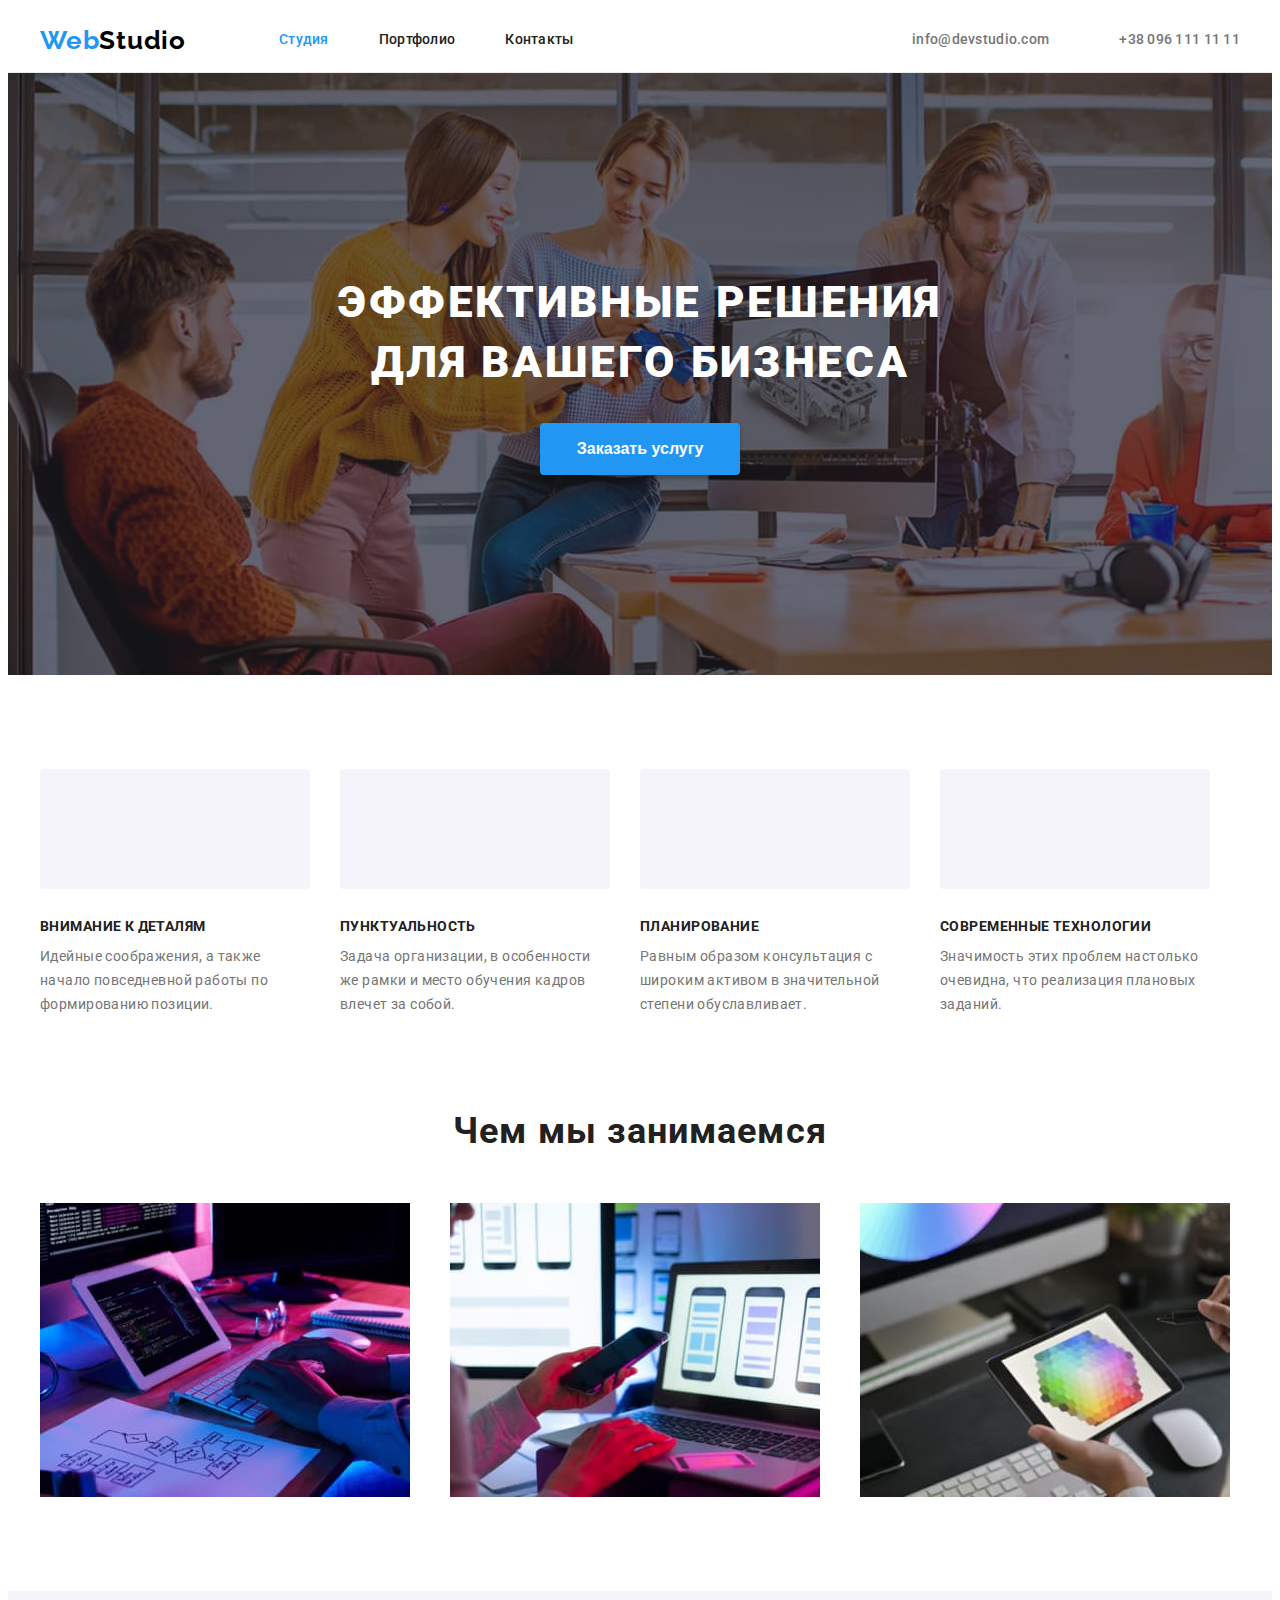
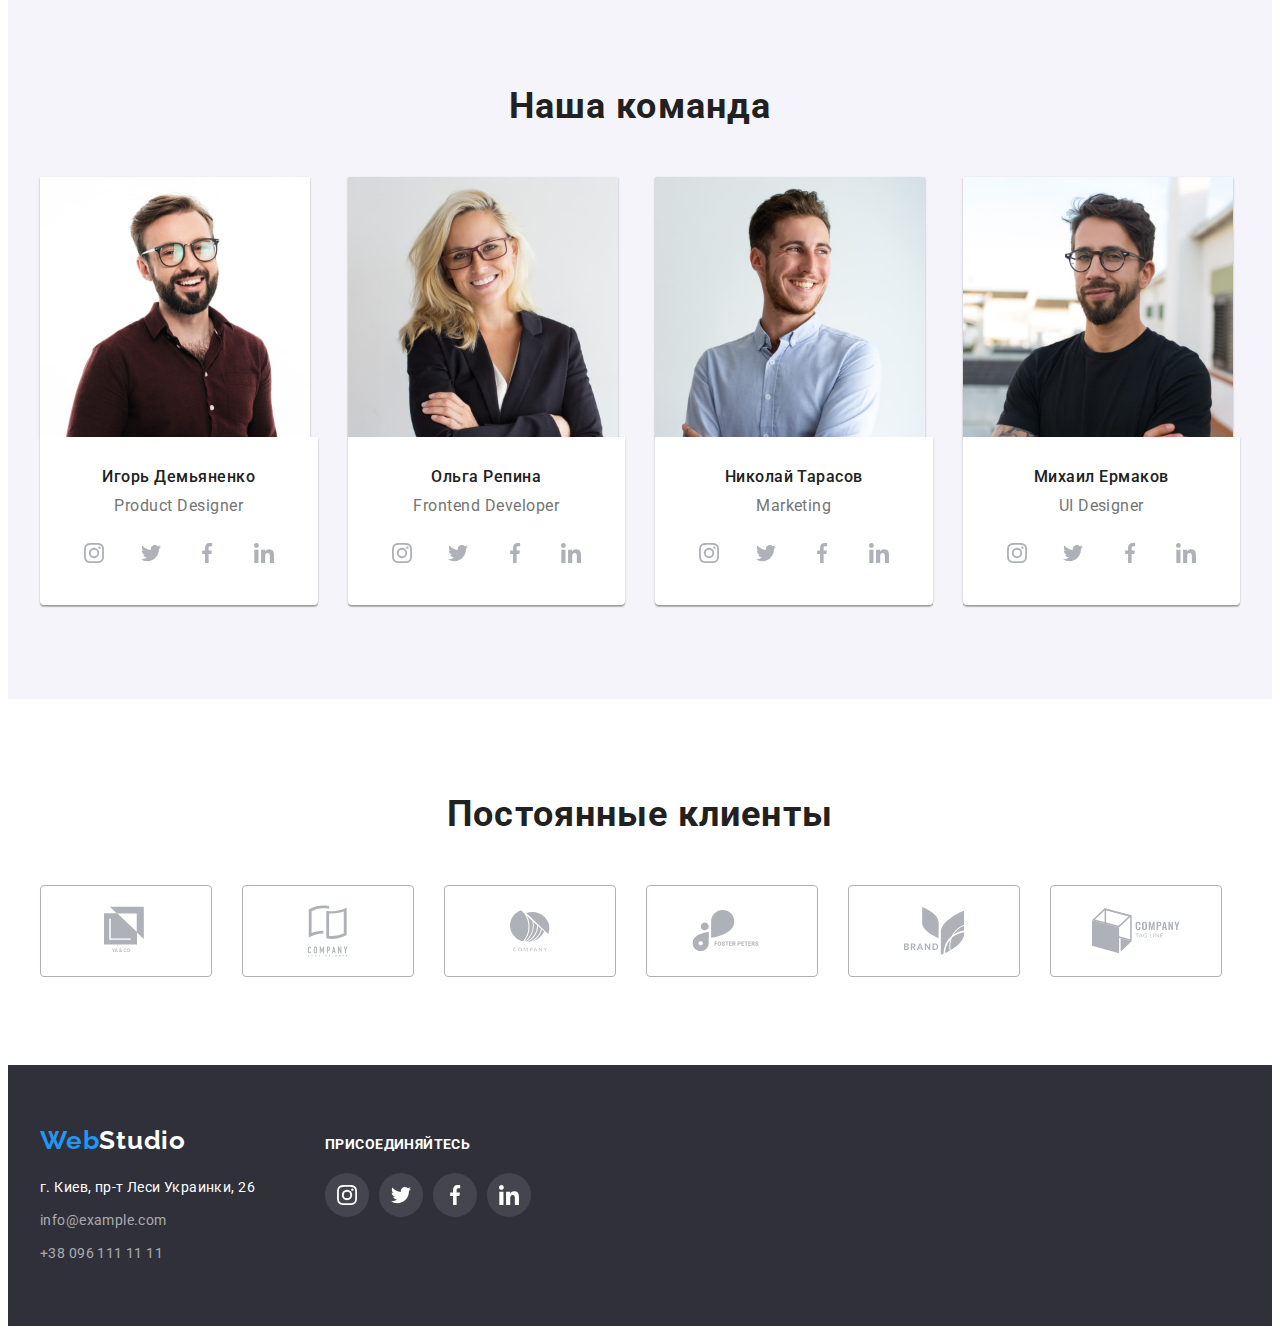
==== commit fda375e4: "just no fill" ====
--- a/index.html
+++ b/index.html
@@ -28,10 +28,20 @@
         </nav> 
         <ul class="contact-list list">  
             <li class="contact-item">
-                <a class="mail-link link" href="mailto:info@devstudio.com" lang="en">  info@devstudio.com </a>
+                <a class="mail-link link" href="mailto:info@devstudio.com" lang="en">
+                    <svg class="mail-link-icon" width="16px" height="12px" >
+                        <use href="./image/icons.svg#icon-envelope-hover"></use>
+                    </svg>
+                info@devstudio.com  
+                </a>
             </li>
             <li class="contact-item">
-                <a class="tel-link link" href="tel:+380961111111">+38 096 111 11 11</a>
+                <a class="tel-link link" href="tel:+380961111111">
+                <svg class="tel-link-icon" width="10px" height="16px" >
+                    <use href="./image/icons.svg#icon-mobile"></use>
+                </svg> 
+                +38 096 111 11 11
+                </a>
             </li>
         </ul>
         </div>         
@@ -52,21 +62,41 @@
         <h2 class="visually-hidden">Наши преимущества</h2>
         <ul class="advantages-list list">
             <li class="advantage-item">
+                <div class="advantage-image">
+                    <svg class="advantage-image-icon" width="70px" height="70px">
+                        <use href="./image/icons.svg#icon-antenna-1"></use>
+                    </svg>
+                </div>
                 <h3 class="advantage-name">Внимание к деталям</h3>
                 <p class="advantage-description">Идейные соображения, а также начало повседневной работы 
                    по формированию позиции.</p>
             </li>
             <li class="advantage-item">
+                <div class="advantage-image">
+                    <svg class="advantage-image-icon" width="70px" height="70px">
+                        <use href="./image/icons.svg#icon-clock-1"></use>
+                    </svg>
+                </div>
                 <h3 class="advantage-name">Пунктуальность</h3>
                 <p class="advantage-description">Задача организации, в особенности 
                    же рамки и место обучения кадров влечет за собой.</p>
             </li>
             <li class="advantage-item">
+                <div class="advantage-image">
+                    <svg class="advantage-image-icon" width="70px" height="70px">
+                        <use href="./image/icons.svg#icon-diagram-1"></use>
+                    </svg>
+                </div>
                 <h3 class="advantage-name">Планирование</h3>
                 <p class="advantage-description">Равным образом 
                    консультация с широким активом в значительной степени обуславливает.</p>
             </li>
             <li class="advantage-item">
+                <div class="advantage-image">
+                    <svg class="advantage-image-icon" width="70px" height="70px">
+                        <use href="./image/icons.svg#icon-astronaut-1"></use>
+                    </svg>
+                </div>
                 <h3 class="advantage-name">Современные технологии</h3>
                 <p class="advantage-description">Значимость этих проблем настолько 
                     очевидна, что реализация плановых заданий.</p>
--- a/css/styles.css
+++ b/css/styles.css
@@ -95,6 +95,9 @@
 /*====================END COMPONENTS===========================*/
 
 /*====================HEADER===========================*/
+.header{
+    border-bottom: 1px solid var(--header-line-color);
+}
 .header-container {
     display: flex;
     align-items: center;
@@ -147,6 +150,8 @@
     color:var(--accent-color)
 }
 .mail-link {
+    display: flex;
+    align-items: center;
     font-weight: 500;
     font-size: 14px;
     line-height: 1.14;
@@ -158,6 +163,8 @@
     margin-right: 50px;
 }
 .tel-link {
+    display: flex;
+    align-items: center;
     font-weight: 500;
     font-size: 14px;
     line-height: 1.14;
@@ -173,13 +180,15 @@
 .tel-link:focus {
 color: var(--accent-color);
 }
-.header{
-     border-bottom: 1px solid var(--header-line-color);
-}
-/*.header-container{
-    padding-top: 24px;
-    padding-bottom: 24px;
-}*/
+
+.mail-link-icon{
+    margin-right: 10px;
+    fill: currentColor;
+}
+.tel-link-icon{
+    margin-right: 10px;
+    fill: currentColor;
+}
 /*====================END HEADER===========================*/
 
 /*====================HERO===========================*/
@@ -265,6 +274,18 @@
 
     color: var(--secondary-collor);
 }
+.advantage-image{
+    width: 270px;
+    height: 120px;
+    margin-bottom: 30px;
+    background-color: var(--section-color);
+    border-radius: 4px;
+}
+.advantage-image-icon{
+    display: flex;
+    justify-content: center;
+    align-items: center;
+}
 /*====================END ADVANTAGES===========================*/
 
 /*====================WHAT WE DO===========================*/
@@ -567,7 +588,7 @@
     margin-bottom: 4px; 
 }
 .project-type {
-    font-family: Roboto;
+    font-family: var(--main-color);
     font-weight: normal;
     font-size: 16px;
     line-height: 1.8;
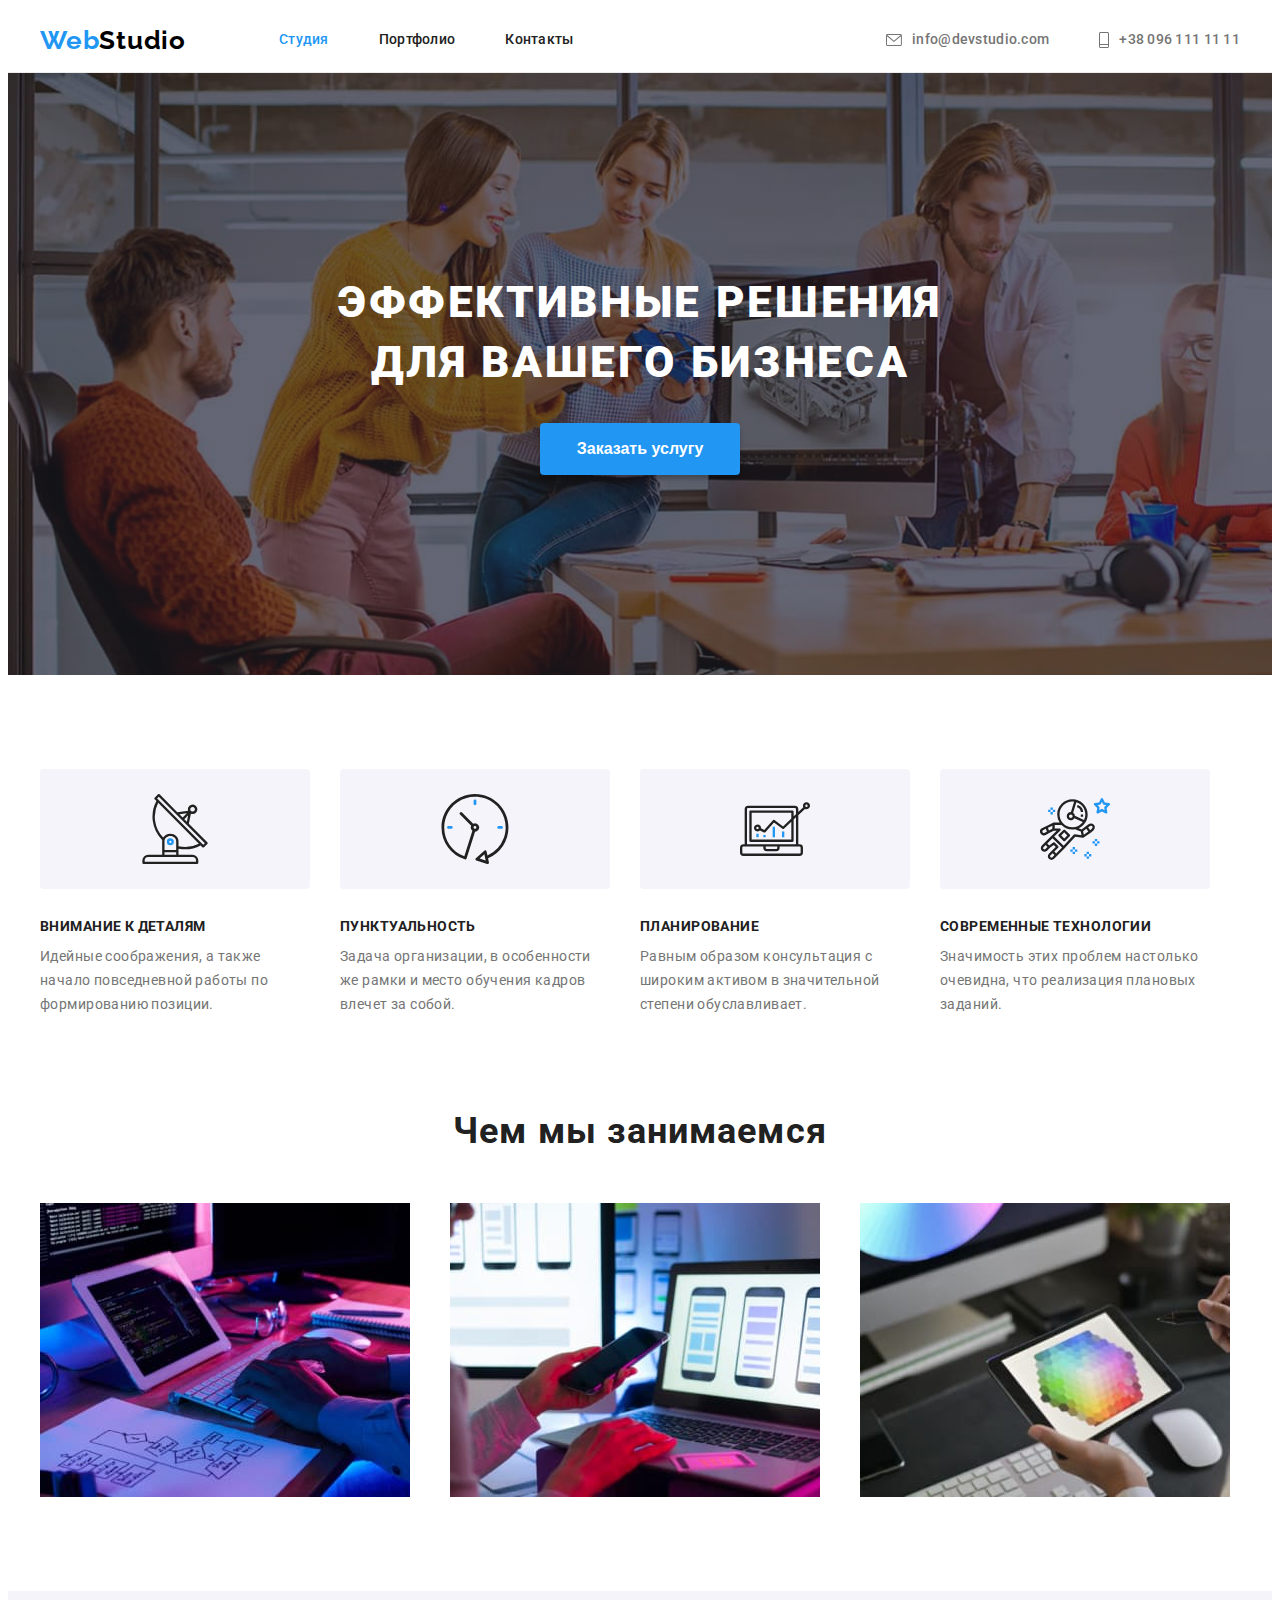
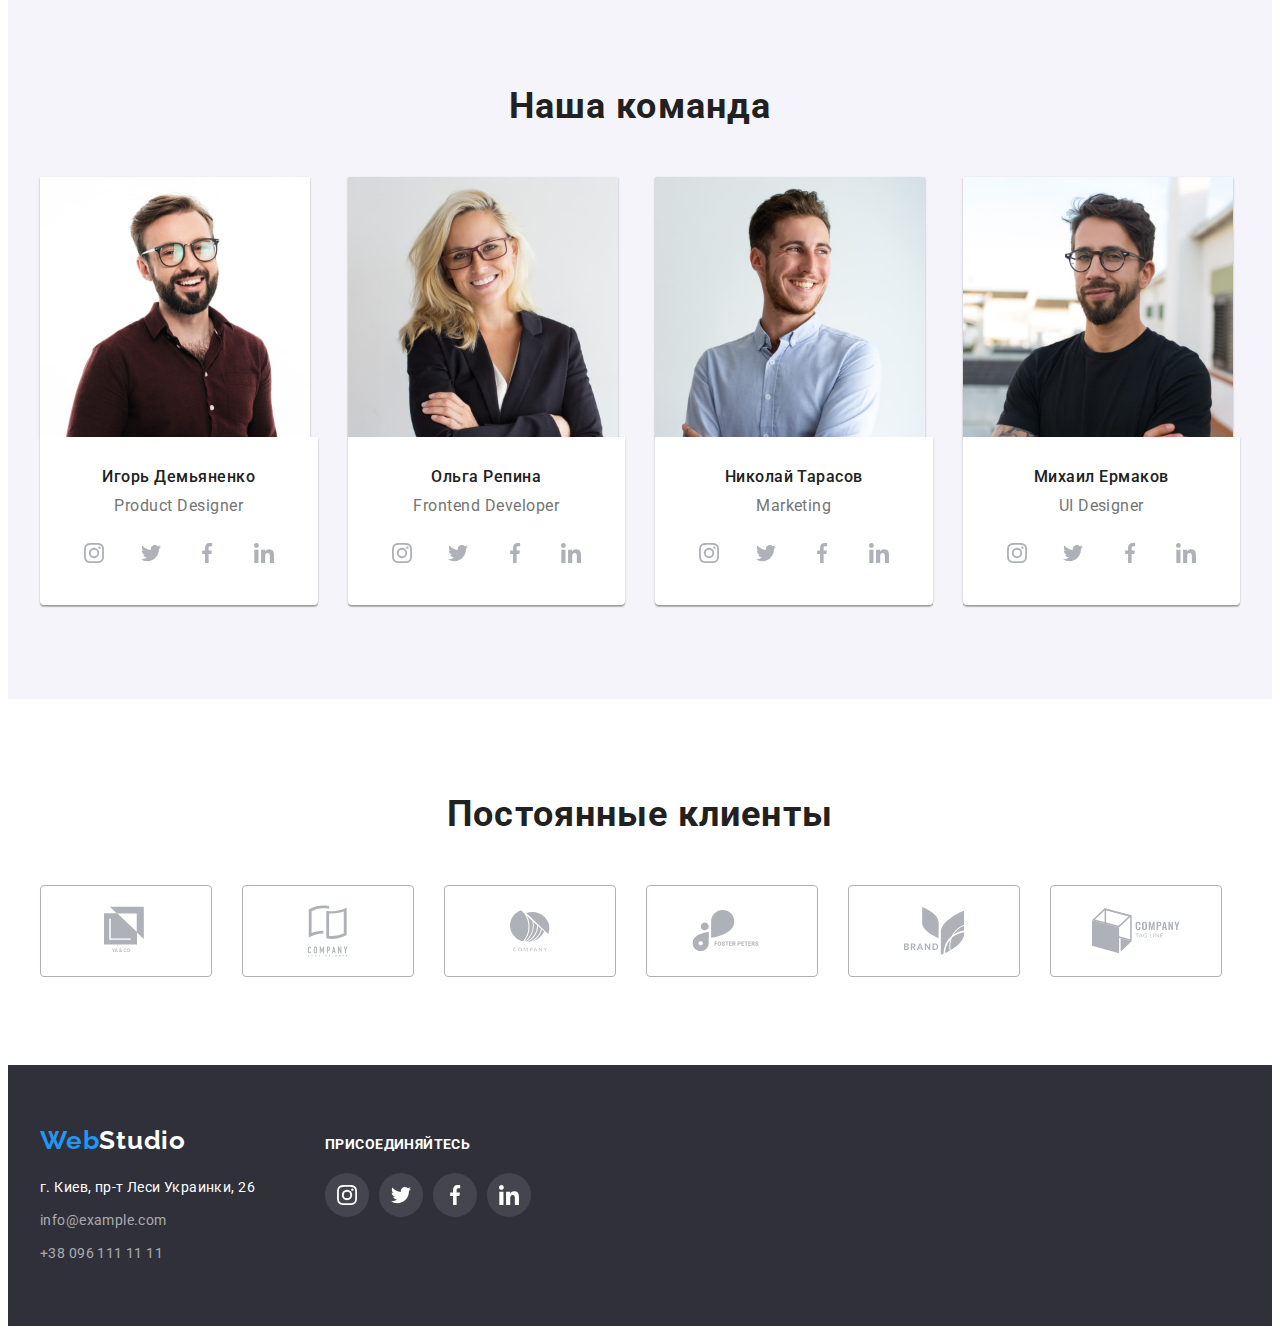
==== commit 9094bcc9: "all icons visible" ====
--- a/index.html
+++ b/index.html
@@ -30,7 +30,7 @@
             <li class="contact-item">
                 <a class="mail-link link" href="mailto:info@devstudio.com" lang="en">
                     <svg class="mail-link-icon" width="16px" height="12px" >
-                        <use href="./image/icons.svg#icon-envelope-hover"></use>
+                        <use href="./images/icons.svg#icon-envelope-hover"></use>
                     </svg>
                 info@devstudio.com  
                 </a>
@@ -38,7 +38,7 @@
             <li class="contact-item">
                 <a class="tel-link link" href="tel:+380961111111">
                 <svg class="tel-link-icon" width="10px" height="16px" >
-                    <use href="./image/icons.svg#icon-mobile"></use>
+                    <use href="./images/icons.svg#icon-mobile"></use>
                 </svg> 
                 +38 096 111 11 11
                 </a>
@@ -64,7 +64,7 @@
             <li class="advantage-item">
                 <div class="advantage-image">
                     <svg class="advantage-image-icon" width="70px" height="70px">
-                        <use href="./image/icons.svg#icon-antenna-1"></use>
+                        <use href="./images/icons.svg#icon-antenna-1"></use>
                     </svg>
                 </div>
                 <h3 class="advantage-name">Внимание к деталям</h3>
@@ -74,7 +74,7 @@
             <li class="advantage-item">
                 <div class="advantage-image">
                     <svg class="advantage-image-icon" width="70px" height="70px">
-                        <use href="./image/icons.svg#icon-clock-1"></use>
+                        <use href="./images/icons.svg#icon-clock-1"></use>
                     </svg>
                 </div>
                 <h3 class="advantage-name">Пунктуальность</h3>
@@ -84,7 +84,7 @@
             <li class="advantage-item">
                 <div class="advantage-image">
                     <svg class="advantage-image-icon" width="70px" height="70px">
-                        <use href="./image/icons.svg#icon-diagram-1"></use>
+                        <use href="./images/icons.svg#icon-diagram-1"></use>
                     </svg>
                 </div>
                 <h3 class="advantage-name">Планирование</h3>
@@ -94,7 +94,7 @@
             <li class="advantage-item">
                 <div class="advantage-image">
                     <svg class="advantage-image-icon" width="70px" height="70px">
-                        <use href="./image/icons.svg#icon-astronaut-1"></use>
+                        <use href="./images/icons.svg#icon-astronaut-1"></use>
                     </svg>
                 </div>
                 <h3 class="advantage-name">Современные технологии</h3>
--- a/css/styles.css
+++ b/css/styles.css
@@ -275,16 +275,14 @@
     color: var(--secondary-collor);
 }
 .advantage-image{
+    display: flex;
+    justify-content: center;
+    align-items: center;
     width: 270px;
     height: 120px;
     margin-bottom: 30px;
     background-color: var(--section-color);
     border-radius: 4px;
-}
-.advantage-image-icon{
-    display: flex;
-    justify-content: center;
-    align-items: center;
 }
 /*====================END ADVANTAGES===========================*/
 
